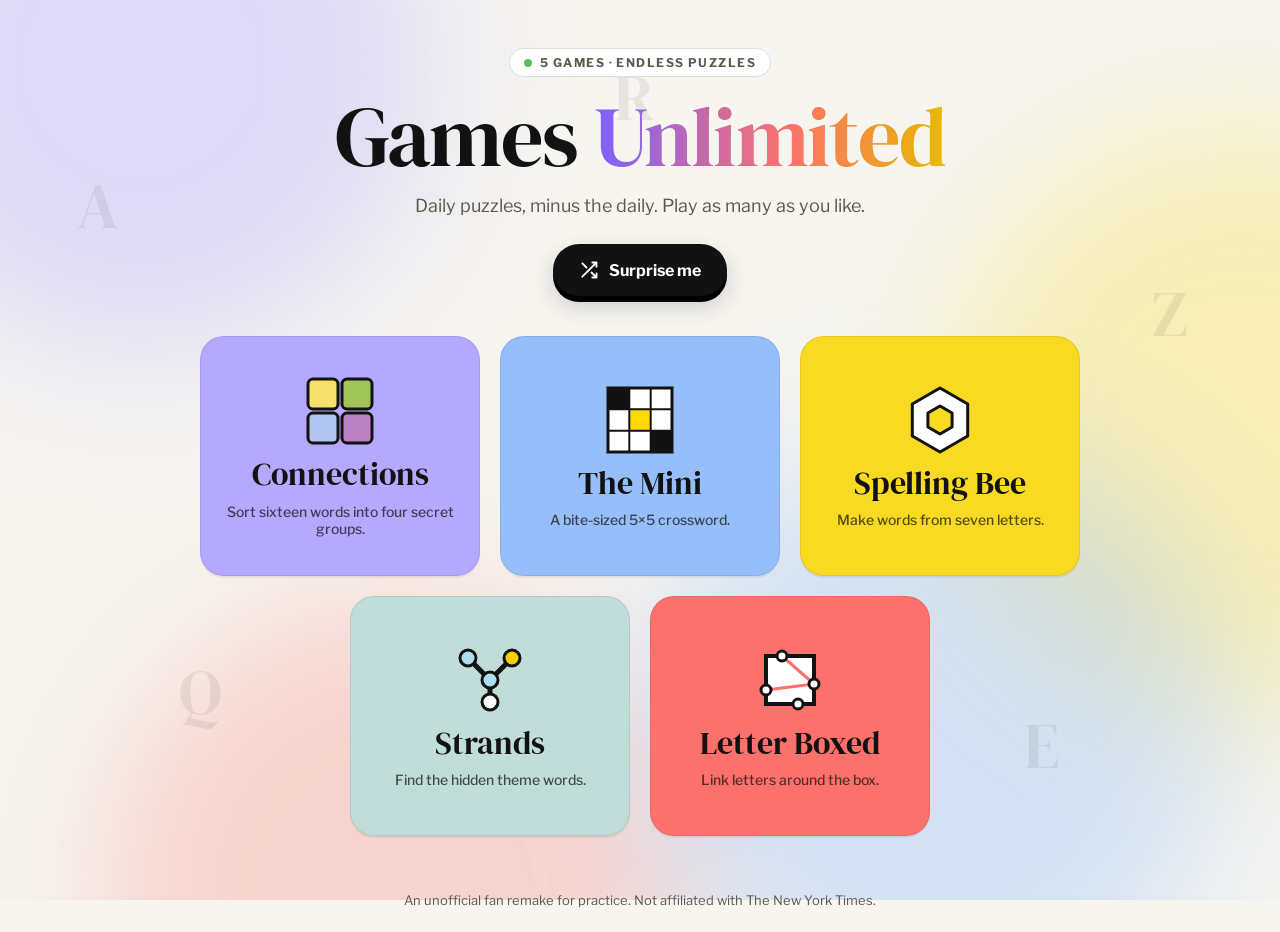
==== index.html @ f867e29c "Jazz up the home menu Animated gradient backdrop with floating letters, gradient title, staggered ca" ====
<!doctype html>
<html lang="en">
<head>
  <meta charset="utf-8">
  <meta name="viewport" content="width=device-width, initial-scale=1">
  <title>Games Unlimited</title>
  <meta name="description" content="Play Connections, The Mini, Spelling Bee, Strands and Letter Boxed as many times as you like.">
  <link rel="icon" href="/favicon.svg" type="image/svg+xml">
  <link rel="preconnect" href="https://fonts.googleapis.com">
  <link rel="preconnect" href="https://fonts.gstatic.com" crossorigin>
  <link href="https://fonts.googleapis.com/css2?family=DM+Serif+Display&family=Libre+Franklin:wght@400;500;600;700;800&display=swap" rel="stylesheet">
  <link rel="stylesheet" href="/styles.css">
  <style>
    body { background: var(--page); min-height: 100vh; display: flex; flex-direction: column; overflow-x: hidden; position: relative; }
    /* soft drifting colour blobs behind everything */
    .bg { position: fixed; inset: 0; z-index: 0; pointer-events: none; overflow: hidden; }
    .bg i { position: absolute; width: 46vmax; height: 46vmax; border-radius: 50%; filter: blur(70px); opacity: 0.35; animation: drift 22s ease-in-out infinite alternate; }
    .bg i:nth-child(1) { background: #b4a8ff; top: -18vmax; left: -12vmax; }
    .bg i:nth-child(2) { background: #f7da21; top: 10vmax; right: -20vmax; animation-delay: -7s; opacity: 0.28; }
    .bg i:nth-child(3) { background: #fc716b; bottom: -22vmax; left: 8vmax; animation-delay: -13s; opacity: 0.25; }
    .bg i:nth-child(4) { background: #95befa; bottom: -10vmax; right: 4vmax; animation-delay: -3s; }
    @keyframes drift { to { transform: translate(7vmax, 5vmax) scale(1.12); } }
    /* floating letter tiles */
    .float { position: absolute; font-family: var(--serif); color: var(--ink); opacity: 0.07; font-size: 64px; animation: bob 9s ease-in-out infinite; user-select: none; }
    @keyframes bob { 50% { transform: translateY(-18px) rotate(6deg); } }
    main {
      position: relative; z-index: 1;
      flex: 1; display: flex; flex-direction: column; align-items: center; justify-content: center;
      padding: 48px 16px 32px; text-align: center;
    }
    .eyebrow {
      display: inline-flex; align-items: center; gap: 8px; margin-bottom: 18px;
      padding: 6px 14px; border-radius: 999px; background: #fff; border: 1px solid var(--line);
      font-size: 12px; font-weight: 700; letter-spacing: 0.12em; text-transform: uppercase; color: var(--muted);
      animation: rise 0.6s both;
    }
    .eyebrow b { width: 8px; height: 8px; border-radius: 50%; background: #5bbf6a; box-shadow: 0 0 0 0 rgba(91,191,106,.6); animation: pulse 2s infinite; }
    @keyframes pulse { 70% { box-shadow: 0 0 0 8px rgba(91,191,106,0); } 100% { box-shadow: 0 0 0 0 rgba(91,191,106,0); } }
    .title {
      font-family: var(--serif); font-weight: 400; font-size: clamp(44px, 10vw, 84px);
      line-height: 1; margin: 0; letter-spacing: -0.02em; animation: rise 0.6s 0.08s both;
    }
    .title .tile-row { display: inline-flex; gap: 0.04em; }
    .title .tile-row span { display: inline-block; transition: transform 0.25s; }
    .title:hover .tile-row span:nth-child(odd) { transform: translateY(-6px) rotate(-3deg); }
    .title:hover .tile-row span:nth-child(even) { transform: translateY(-6px) rotate(3deg); }
    .title em { font-style: normal; background: linear-gradient(90deg, #7b61ff, #fc716b 55%, #e8b900); -webkit-background-clip: text; background-clip: text; color: transparent; }
    .subtitle { margin: 16px 0 28px; font-size: 18px; color: var(--muted); animation: rise 0.6s 0.16s both; }
    .surprise {
      display: inline-flex; align-items: center; gap: 10px; margin-bottom: 40px; cursor: pointer;
      background: var(--ink); color: #fff; border: 0; border-radius: 999px; padding: 0 26px; height: 52px;
      font-size: 16px; font-weight: 700; box-shadow: 0 6px 0 #000, 0 10px 24px rgba(0,0,0,.18);
      transition: transform .12s, box-shadow .12s; animation: rise 0.6s 0.24s both;
    }
    .surprise:hover { transform: translateY(-2px); box-shadow: 0 8px 0 #000, 0 14px 28px rgba(0,0,0,.22); }
    .surprise:active { transform: translateY(5px); box-shadow: 0 1px 0 #000; }
    .surprise svg { width: 20px; height: 20px; }
    .games { display: flex; gap: 20px; flex-wrap: wrap; justify-content: center; width: 100%; max-width: 920px; }
    .game {
      position: relative; overflow: hidden;
      display: flex; flex-direction: column; align-items: center; justify-content: center; gap: 10px;
      width: 280px; max-width: 100%; height: 240px; border-radius: 24px; text-decoration: none; color: var(--ink);
      border: 1px solid rgba(0, 0, 0, 0.08); box-shadow: 0 2px 0 rgba(0, 0, 0, 0.06);
      transition: transform 0.2s cubic-bezier(.2,.8,.3,1.3), box-shadow 0.2s;
      animation: rise 0.6s calc(0.3s + var(--i) * 0.08s) both;
    }
    .game::after { /* shine sweep */
      content: ""; position: absolute; top: 0; left: -60%; width: 40%; height: 100%;
      background: linear-gradient(100deg, transparent, rgba(255,255,255,.5), transparent);
      transform: skewX(-18deg); transition: left .6s;
    }
    .game:hover::after { left: 130%; }
    .game:hover { transform: translateY(-6px) rotate(-0.6deg); box-shadow: 0 16px 32px rgba(0, 0, 0, 0.16); }
    .game:nth-child(even):hover { transform: translateY(-6px) rotate(0.6deg); }
    .game:active { transform: translateY(0) scale(.98); }
    .game:focus-visible { outline: 3px solid var(--ink); outline-offset: 3px; }
    .game .name { font-family: var(--serif); font-size: 32px; line-height: 1.1; }
    .game .tag { font-size: 14px; font-weight: 500; opacity: .72; padding: 0 16px; }
    .game .played {
      position: absolute; top: 12px; right: 12px; font-size: 12px; font-weight: 700;
      background: rgba(255,255,255,.75); border-radius: 999px; padding: 3px 10px; display: none;
    }
    .game .played.on { display: block; }
    .game.connections { background: #b4a8ff; }
    .game.mini { background: #95befa; }
    .game.bee { background: #f7da21; }
    .game.strands { background: #c0ddd9; }
    .game.boxed { background: #fc716b; }
    .game svg { width: 72px; height: 72px; transition: transform .35s cubic-bezier(.2,.8,.3,1.6); }
    .game:hover svg { transform: scale(1.14) rotate(-6deg); }
    .game.bee:hover svg { animation: buzz .5s; }
    @keyframes buzz { 20% { transform: rotate(-10deg) scale(1.1);} 40% { transform: rotate(10deg) scale(1.14);} 60% { transform: rotate(-8deg) scale(1.14);} 80% { transform: rotate(6deg) scale(1.14);} }
    @keyframes rise { from { opacity: 0; transform: translateY(22px); } }
    @media (max-width: 600px) {
      .games { gap: 12px; }
      .game { width: calc(50% - 6px); height: 190px; gap: 8px; border-radius: 20px; }
      .game .name { font-size: 22px; }
      .game .tag { font-size: 12px; padding: 0 10px; }
      .game svg { width: 52px; height: 52px; }
      .game:last-child:nth-child(odd) { width: 100%; }
    }
    @media (prefers-reduced-motion: reduce) { * { animation: none !important; transition: none !important; } }
    footer { position: relative; z-index: 1; padding: 24px 16px; text-align: center; font-size: 13px; color: var(--muted); }
  </style>
</head>
<body>
  <div class="bg" aria-hidden="true">
    <i></i><i></i><i></i><i></i>
    <span class="float" style="left:6%;top:18%;animation-delay:-2s">A</span>
    <span class="float" style="left:90%;top:30%;animation-delay:-5s">Z</span>
    <span class="float" style="left:14%;top:72%;animation-delay:-7s">Q</span>
    <span class="float" style="left:80%;top:78%;animation-delay:-1s">E</span>
    <span class="float" style="left:48%;top:6%;animation-delay:-4s">R</span>
  </div>
  <main>
    <div class="eyebrow"><b></b>5 games · endless puzzles</div>
    <h1 class="title">Games <em>Unlimited</em></h1>
    <p class="subtitle">Daily puzzles, minus the daily. Play as many as you like.</p>
    <button class="surprise" id="surprise" type="button">
      <svg viewBox="0 0 24 24" fill="none" stroke="currentColor" stroke-width="2.2" stroke-linecap="round" stroke-linejoin="round" aria-hidden="true"><path d="M16 3h5v5M4 20 21 3M21 16v5h-5M15 15l6 6M4 4l5 5"/></svg>
      Surprise me
    </button>
    <div class="games">
      <a class="game connections" style="--i:0" data-game="connections" href="/connections">
        <svg viewBox="0 0 72 72" aria-hidden="true">
          <rect x="4" y="4" width="30" height="30" rx="5" fill="#f9df6d" stroke="#121212" stroke-width="3"/>
          <rect x="38" y="4" width="30" height="30" rx="5" fill="#a0c35a" stroke="#121212" stroke-width="3"/>
          <rect x="4" y="38" width="30" height="30" rx="5" fill="#b0c4ef" stroke="#121212" stroke-width="3"/>
          <rect x="38" y="38" width="30" height="30" rx="5" fill="#ba81c5" stroke="#121212" stroke-width="3"/>
        </svg>
        <span class="name">Connections</span>
        <span class="tag">Sort sixteen words into four secret groups.</span>
        <span class="played"></span>
      </a>
      <a class="game mini" style="--i:1" data-game="mini" href="/mini">
        <svg viewBox="0 0 72 72" aria-hidden="true">
          <rect x="4" y="4" width="64" height="64" fill="#fff" stroke="#121212" stroke-width="3"/>
          <rect x="4" y="4" width="21.3" height="21.3" fill="#121212"/>
          <rect x="46.7" y="46.7" width="21.3" height="21.3" fill="#121212"/>
          <rect x="25.3" y="25.3" width="21.3" height="21.3" fill="#ffda00"/>
          <path d="M25.3 4v64M46.7 4v64M4 25.3h64M4 46.7h64" stroke="#121212" stroke-width="2"/>
        </svg>
        <span class="name">The Mini</span>
        <span class="tag">A bite-sized 5×5 crossword.</span>
        <span class="played"></span>
      </a>
      <a class="game bee" style="--i:2" data-game="bee" href="/spellingbee">
        <svg viewBox="0 0 72 72" aria-hidden="true">
          <path d="M36 4l27.7 16v32L36 68 8.3 52V20z" fill="#fff" stroke="#121212" stroke-width="3" stroke-linejoin="round"/>
          <path d="M36 22l12.1 7v14L36 50l-12.1-7V29z" fill="#f7da21" stroke="#121212" stroke-width="3" stroke-linejoin="round"/>
        </svg>
        <span class="name">Spelling Bee</span>
        <span class="tag">Make words from seven letters.</span>
        <span class="played"></span>
      </a>
      <a class="game strands" style="--i:3" data-game="strands" href="/strands">
        <svg viewBox="0 0 72 72" aria-hidden="true">
          <path d="M14 14L36 36L58 14M36 36V58" stroke="#121212" stroke-width="5" fill="none" stroke-linecap="round" stroke-linejoin="round"/>
          <circle cx="14" cy="14" r="8" fill="#aedfee" stroke="#121212" stroke-width="3"/>
          <circle cx="36" cy="36" r="8" fill="#aedfee" stroke="#121212" stroke-width="3"/>
          <circle cx="58" cy="14" r="8" fill="#f8cd05" stroke="#121212" stroke-width="3"/>
          <circle cx="36" cy="58" r="8" fill="#fff" stroke="#121212" stroke-width="3"/>
        </svg>
        <span class="name">Strands</span>
        <span class="tag">Find the hidden theme words.</span>
        <span class="played"></span>
      </a>
      <a class="game boxed" style="--i:4" data-game="boxed" href="/letterboxed">
        <svg viewBox="0 0 72 72" aria-hidden="true">
          <rect x="12" y="12" width="48" height="48" fill="#fff" stroke="#121212" stroke-width="4"/>
          <path d="M28 12L60 40M60 40L12 46" stroke="#fc716b" stroke-width="3" fill="none"/>
          <g fill="#fff" stroke="#121212" stroke-width="3">
            <circle cx="28" cy="12" r="5"/><circle cx="60" cy="40" r="5"/><circle cx="12" cy="46" r="5"/><circle cx="44" cy="60" r="5"/>
          </g>
        </svg>
        <span class="name">Letter Boxed</span>
        <span class="tag">Link letters around the box.</span>
        <span class="played"></span>
      </a>
    </div>
  </main>
  <footer>An unofficial fan remake for practice. Not affiliated with The New York Times.</footer>
  <script>
    (function () {
      var links = [].slice.call(document.querySelectorAll(".game"));
      // Show how many puzzles have been finished, using the stats each game already stores.
      var stat = { connections: ["conn-stats", "played"], mini: ["mini-stats", "solved"], strands: ["strands-stats", "played"], boxed: ["lb-stats", "solved"], bee: ["bee-stats", "played"] };
      links.forEach(function (a) {
        var s = stat[a.dataset.game];
        try {
          var n = (JSON.parse(localStorage.getItem(s[0])) || {})[s[1]];
          if (n) { var el = a.querySelector(".played"); el.textContent = "✓ " + n + " played"; el.className = "played on"; }
        } catch (e) {}
      });
      document.getElementById("surprise").addEventListener("click", function () {
        location.href = links[Math.floor(Math.random() * links.length)].getAttribute("href");
      });
    })();
  </script>
</body>
</html>
---- styles.css ----
:root {
  --ink: #121212;
  --muted: #5a594e;
  --line: #dcdcdc;
  --bg: #ffffff;
  --page: #f6f5f0;
  --sans: "Libre Franklin", "Helvetica Neue", Arial, sans-serif;
  --serif: "DM Serif Display", Georgia, "Times New Roman", serif;
}

* { box-sizing: border-box; }

html, body {
  margin: 0;
  padding: 0;
  background: var(--bg);
  color: var(--ink);
  font-family: var(--sans);
  -webkit-font-smoothing: antialiased;
  -webkit-tap-highlight-color: transparent;
}

button { font-family: inherit; color: inherit; }

/* ---------- Top bar shared by the games ---------- */
.topbar {
  display: flex;
  align-items: center;
  justify-content: space-between;
  gap: 12px;
  height: 56px;
  padding: 0 16px;
  border-bottom: 1px solid var(--line);
  background: var(--bg);
}
.topbar .home {
  display: flex;
  align-items: center;
  gap: 8px;
  color: var(--ink);
  text-decoration: none;
  font-weight: 700;
  font-size: 15px;
}
.topbar .home svg { width: 20px; height: 20px; }
.topbar h1 {
  margin: 0;
  font-family: var(--serif);
  font-weight: 400;
  font-size: 26px;
  letter-spacing: -0.01em;
  position: absolute;
  left: 50%;
  transform: translateX(-50%);
  white-space: nowrap;
}
.topbar .actions { display: flex; gap: 8px; align-items: center; }

.pill {
  border: 1px solid var(--ink);
  background: var(--bg);
  border-radius: 999px;
  padding: 0 18px;
  height: 44px;
  font-size: 15px;
  font-weight: 600;
  cursor: pointer;
  transition: background 0.15s, color 0.15s, opacity 0.15s;
}
.pill:hover:not(:disabled) { background: #f3f3f3; }
.pill.solid { background: var(--ink); color: #fff; }
.pill.solid:hover:not(:disabled) { background: #333; }
.pill:disabled { opacity: 0.35; cursor: default; }
.pill.small { height: 34px; padding: 0 14px; font-size: 14px; }

/* ---------- Toast ---------- */
.toast-wrap {
  position: fixed;
  top: 72px;
  left: 50%;
  transform: translateX(-50%);
  z-index: 50;
  display: flex;
  flex-direction: column;
  gap: 8px;
  pointer-events: none;
}
.toast {
  background: var(--ink);
  color: #fff;
  font-weight: 600;
  font-size: 15px;
  padding: 12px 16px;
  border-radius: 6px;
  animation: toast-in 0.15s ease-out;
  text-align: center;
}
.toast.out { opacity: 0; transition: opacity 0.3s; }
@keyframes toast-in { from { opacity: 0; transform: translateY(-6px); } }

/* ---------- Modal ---------- */
.modal-backdrop {
  position: fixed;
  inset: 0;
  background: rgba(255, 255, 255, 0.6);
  display: none;
  align-items: center;
  justify-content: center;
  z-index: 60;
  padding: 16px;
}
.modal-backdrop.open { display: flex; animation: fade 0.2s; }
.modal {
  position: relative;
  background: #fff;
  border-radius: 8px;
  box-shadow: 0 4px 23px rgba(0, 0, 0, 0.2);
  width: 100%;
  max-width: 480px;
  padding: 40px 24px 32px;
  text-align: center;
  animation: rise 0.25s ease-out;
}
.modal .close {
  position: absolute;
  top: 12px;
  right: 12px;
  background: none;
  border: 0;
  font-size: 26px;
  line-height: 1;
  cursor: pointer;
  padding: 4px 8px;
}
.modal h2 { font-family: var(--serif); font-weight: 400; font-size: 34px; margin: 0 0 8px; }
.modal p { margin: 0 0 16px; font-size: 17px; }
.modal .buttons { display: flex; gap: 10px; justify-content: center; flex-wrap: wrap; margin-top: 20px; }
.stats { display: flex; justify-content: center; gap: 22px; margin: 20px 0 8px; }
.stats div { display: flex; flex-direction: column; align-items: center; min-width: 52px; }
.stats b { font-size: 30px; font-weight: 500; }
.stats span { font-size: 12px; }

@keyframes fade { from { opacity: 0; } }
@keyframes rise { from { opacity: 0; transform: translateY(20px); } }
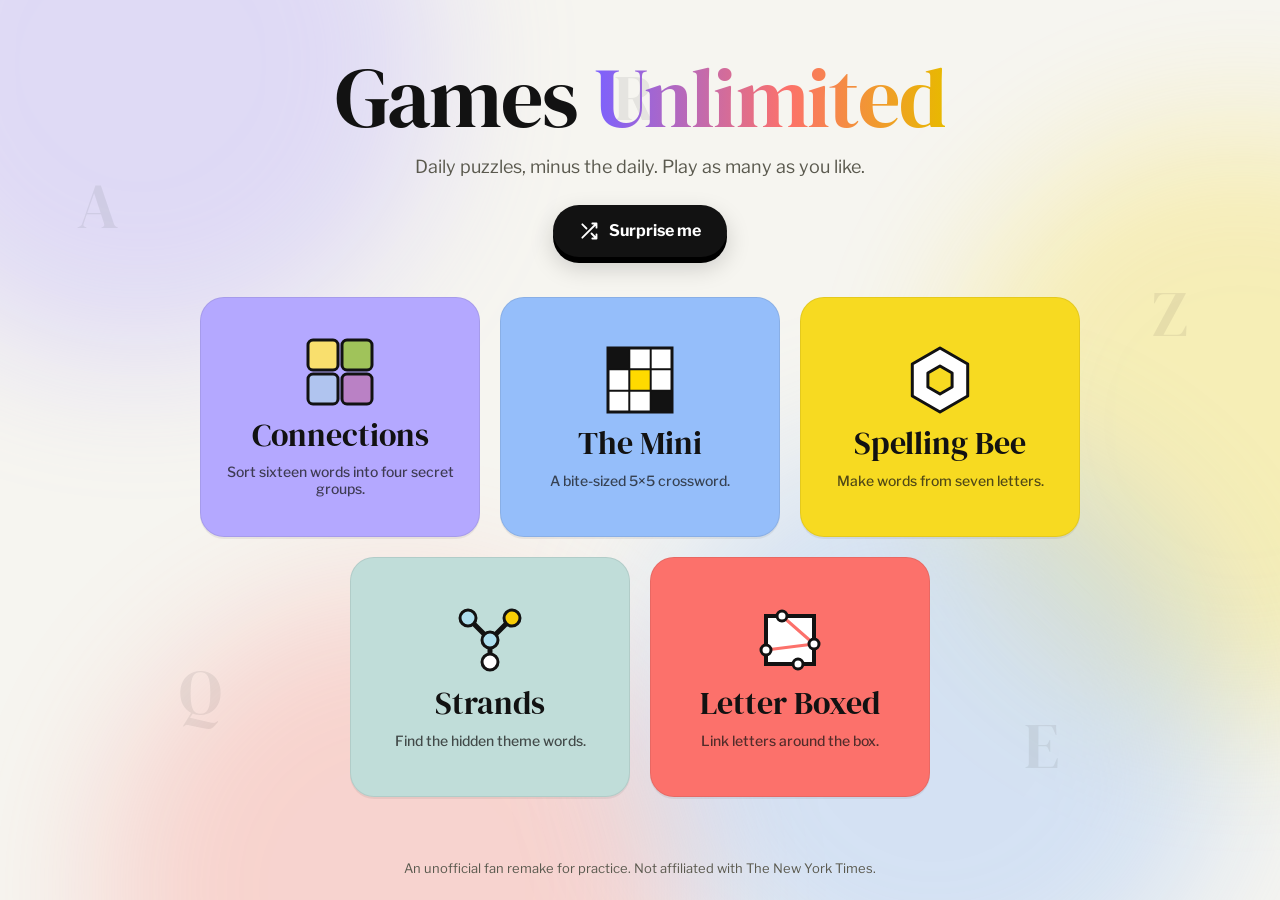
==== commit 46a25074: "Remove eyebrow banner from home menu Co-Authored-By: Claude Sonnet 5.5 <noreply@anthropic.com> Claud" ====
--- a/index.html
+++ b/index.html
@@ -28,14 +28,6 @@
       flex: 1; display: flex; flex-direction: column; align-items: center; justify-content: center;
       padding: 48px 16px 32px; text-align: center;
     }
-    .eyebrow {
-      display: inline-flex; align-items: center; gap: 8px; margin-bottom: 18px;
-      padding: 6px 14px; border-radius: 999px; background: #fff; border: 1px solid var(--line);
-      font-size: 12px; font-weight: 700; letter-spacing: 0.12em; text-transform: uppercase; color: var(--muted);
-      animation: rise 0.6s both;
-    }
-    .eyebrow b { width: 8px; height: 8px; border-radius: 50%; background: #5bbf6a; box-shadow: 0 0 0 0 rgba(91,191,106,.6); animation: pulse 2s infinite; }
-    @keyframes pulse { 70% { box-shadow: 0 0 0 8px rgba(91,191,106,0); } 100% { box-shadow: 0 0 0 0 rgba(91,191,106,0); } }
     .title {
       font-family: var(--serif); font-weight: 400; font-size: clamp(44px, 10vw, 84px);
       line-height: 1; margin: 0; letter-spacing: -0.02em; animation: rise 0.6s 0.08s both;
@@ -113,7 +105,6 @@
     <span class="float" style="left:48%;top:6%;animation-delay:-4s">R</span>
   </div>
   <main>
-    <div class="eyebrow"><b></b>5 games · endless puzzles</div>
     <h1 class="title">Games <em>Unlimited</em></h1>
     <p class="subtitle">Daily puzzles, minus the daily. Play as many as you like.</p>
     <button class="surprise" id="surprise" type="button">
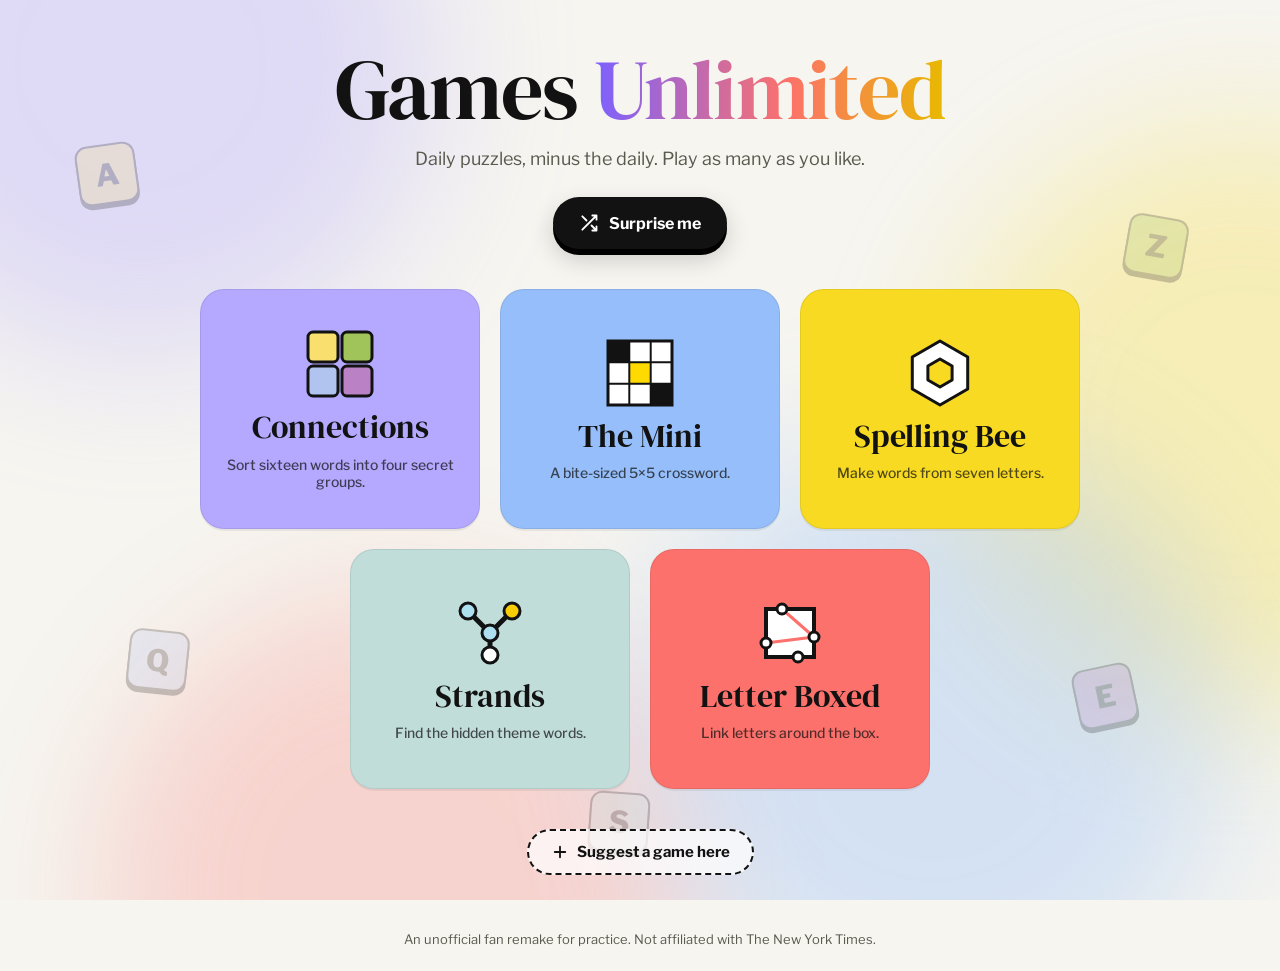
==== commit 8754b022: "Home menu: floating letter tiles and Suggest a game button Background letters are now coloured game " ====
--- a/index.html
+++ b/index.html
@@ -21,8 +21,14 @@
     .bg i:nth-child(4) { background: #95befa; bottom: -10vmax; right: 4vmax; animation-delay: -3s; }
     @keyframes drift { to { transform: translate(7vmax, 5vmax) scale(1.12); } }
     /* floating letter tiles */
-    .float { position: absolute; font-family: var(--serif); color: var(--ink); opacity: 0.07; font-size: 64px; animation: bob 9s ease-in-out infinite; user-select: none; }
-    @keyframes bob { 50% { transform: translateY(-18px) rotate(6deg); } }
+    .float {
+      position: absolute; display: grid; place-items: center; width: 60px; height: 60px;
+      border: 2px solid var(--ink); border-radius: 12px; box-shadow: 0 4px 0 var(--ink);
+      font-family: var(--sans); font-weight: 800; font-size: 30px; color: var(--ink);
+      opacity: 0.22; transform: rotate(var(--r, 0deg)); animation: bob 9s ease-in-out infinite; user-select: none;
+    }
+    @keyframes bob { 50% { transform: translateY(-18px) rotate(calc(var(--r, 0deg) + 8deg)); } }
+    @media (max-width: 600px) { .float { width: 44px; height: 44px; font-size: 22px; border-radius: 9px; } }
     main {
       position: relative; z-index: 1;
       flex: 1; display: flex; flex-direction: column; align-items: center; justify-content: center;
@@ -92,17 +98,28 @@
       .game:last-child:nth-child(odd) { width: 100%; }
     }
     @media (prefers-reduced-motion: reduce) { * { animation: none !important; transition: none !important; } }
+    .suggest {
+      position: relative; z-index: 1; display: inline-flex; align-items: center; gap: 8px; margin-top: 40px;
+      padding: 0 22px; height: 46px; border-radius: 999px; border: 2px dashed var(--ink); background: rgba(255,255,255,.7);
+      color: var(--ink); text-decoration: none; font-size: 15px; font-weight: 700;
+      transition: transform .15s, background .15s; animation: rise 0.6s 0.8s both;
+    }
+    .suggest:hover { transform: translateY(-2px); background: #fff; border-style: solid; }
+    .suggest:focus-visible { outline: 3px solid var(--ink); outline-offset: 3px; }
+    .suggest svg { width: 18px; height: 18px; }
     footer { position: relative; z-index: 1; padding: 24px 16px; text-align: center; font-size: 13px; color: var(--muted); }
   </style>
 </head>
 <body>
   <div class="bg" aria-hidden="true">
     <i></i><i></i><i></i><i></i>
-    <span class="float" style="left:6%;top:18%;animation-delay:-2s">A</span>
-    <span class="float" style="left:90%;top:30%;animation-delay:-5s">Z</span>
-    <span class="float" style="left:14%;top:72%;animation-delay:-7s">Q</span>
-    <span class="float" style="left:80%;top:78%;animation-delay:-1s">E</span>
-    <span class="float" style="left:48%;top:6%;animation-delay:-4s">R</span>
+    <span class="float" style="left:6%;top:16%;animation-delay:-2s;--r:-8deg;background:#f9df6d">A</span>
+    <span class="float" style="left:88%;top:24%;animation-delay:-5s;--r:10deg;background:#a0c35a">Z</span>
+    <span class="float" style="left:10%;top:70%;animation-delay:-7s;--r:6deg;background:#b0c4ef">Q</span>
+    <span class="float" style="left:84%;top:74%;animation-delay:-1s;--r:-12deg;background:#ba81c5">E</span>
+    <span class="float" style="left:24%;top:40%;animation-delay:-4s;--r:12deg;background:#f7da21">B</span>
+    <span class="float" style="left:74%;top:48%;animation-delay:-6s;--r:-6deg;background:#fc716b">X</span>
+    <span class="float" style="left:46%;top:88%;animation-delay:-3s;--r:4deg;background:#c0ddd9">S</span>
   </div>
   <main>
     <h1 class="title">Games <em>Unlimited</em></h1>
@@ -169,6 +186,10 @@
         <span class="played"></span>
       </a>
     </div>
+    <a class="suggest" href="https://forms.gle/kB5BF8uow2mkMGDUA">
+      <svg viewBox="0 0 24 24" fill="none" stroke="currentColor" stroke-width="2.4" stroke-linecap="round" aria-hidden="true"><path d="M12 5v14M5 12h14"/></svg>
+      Suggest a game here
+    </a>
   </main>
   <footer>An unofficial fan remake for practice. Not affiliated with The New York Times.</footer>
   <script>
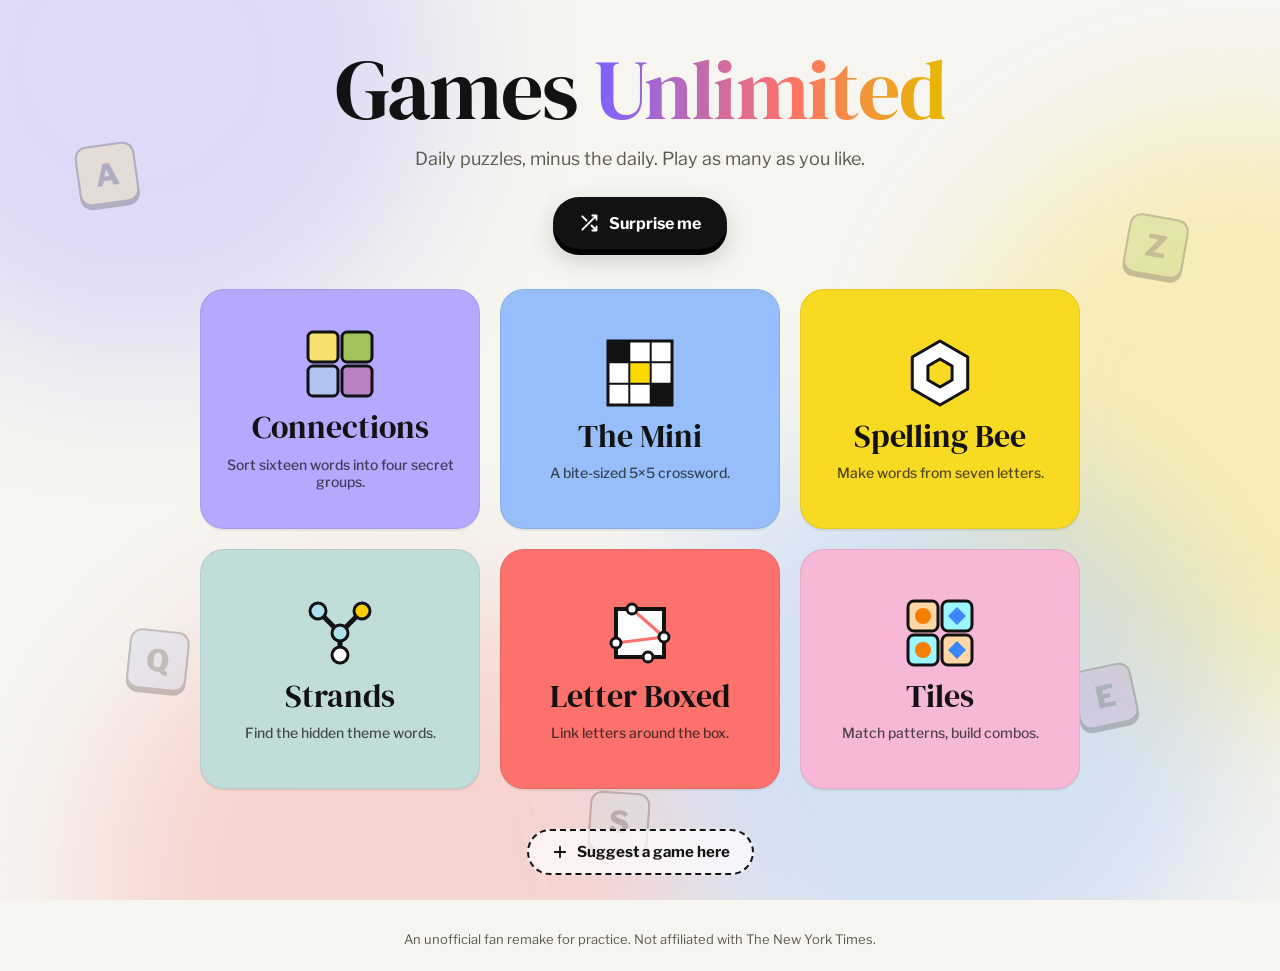
==== commit c64c631b: "Add Tiles Unlimited and put it on the home menu New pattern-matching game modelled on NYT Tiles: a 5" ====
--- a/index.html
+++ b/index.html
@@ -4,7 +4,7 @@
   <meta charset="utf-8">
   <meta name="viewport" content="width=device-width, initial-scale=1">
   <title>Games Unlimited</title>
-  <meta name="description" content="Play Connections, The Mini, Spelling Bee, Strands and Letter Boxed as many times as you like.">
+  <meta name="description" content="Play Connections, The Mini, Spelling Bee, Strands, Letter Boxed and Tiles as many times as you like.">
   <link rel="icon" href="/favicon.svg" type="image/svg+xml">
   <link rel="preconnect" href="https://fonts.googleapis.com">
   <link rel="preconnect" href="https://fonts.gstatic.com" crossorigin>
@@ -84,6 +84,7 @@
     .game.bee { background: #f7da21; }
     .game.strands { background: #c0ddd9; }
     .game.boxed { background: #fc716b; }
+    .game.tiles { background: #f6b8d6; }
     .game svg { width: 72px; height: 72px; transition: transform .35s cubic-bezier(.2,.8,.3,1.6); }
     .game:hover svg { transform: scale(1.14) rotate(-6deg); }
     .game.bee:hover svg { animation: buzz .5s; }
@@ -185,6 +186,21 @@
         <span class="tag">Link letters around the box.</span>
         <span class="played"></span>
       </a>
+      <a class="game tiles" style="--i:5" data-game="tiles" href="/tiles">
+        <svg viewBox="0 0 72 72" aria-hidden="true">
+          <rect x="4" y="4" width="30" height="30" rx="6" fill="#ffd6a5" stroke="#121212" stroke-width="3"/>
+          <circle cx="19" cy="19" r="8" fill="#f77f00"/>
+          <rect x="38" y="4" width="30" height="30" rx="6" fill="#9bf6ff" stroke="#121212" stroke-width="3"/>
+          <path d="M53 10l9 9-9 9-9-9z" fill="#3a86ff"/>
+          <rect x="4" y="38" width="30" height="30" rx="6" fill="#9bf6ff" stroke="#121212" stroke-width="3"/>
+          <circle cx="19" cy="53" r="8" fill="#f77f00"/>
+          <rect x="38" y="38" width="30" height="30" rx="6" fill="#ffd6a5" stroke="#121212" stroke-width="3"/>
+          <path d="M53 44l9 9-9 9-9-9z" fill="#3a86ff"/>
+        </svg>
+        <span class="name">Tiles</span>
+        <span class="tag">Match patterns, build combos.</span>
+        <span class="played"></span>
+      </a>
     </div>
     <a class="suggest" href="https://forms.gle/kB5BF8uow2mkMGDUA">
       <svg viewBox="0 0 24 24" fill="none" stroke="currentColor" stroke-width="2.4" stroke-linecap="round" aria-hidden="true"><path d="M12 5v14M5 12h14"/></svg>
@@ -196,12 +212,12 @@
     (function () {
       var links = [].slice.call(document.querySelectorAll(".game"));
       // Show how many puzzles have been finished, using the stats each game already stores.
-      var stat = { connections: ["conn-stats", "played"], mini: ["mini-stats", "solved"], strands: ["strands-stats", "played"], boxed: ["lb-stats", "solved"], bee: ["bee-stats", "played"] };
+      var stat = { connections: ["conn-stats", "played"], mini: ["mini-stats", "solved"], strands: ["strands-stats", "played"], boxed: ["lb-stats", "solved"], bee: ["bee-stats", "genius", "genius"], tiles: ["tiles-stats", "played"] };
       links.forEach(function (a) {
         var s = stat[a.dataset.game];
         try {
           var n = (JSON.parse(localStorage.getItem(s[0])) || {})[s[1]];
-          if (n) { var el = a.querySelector(".played"); el.textContent = "✓ " + n + " played"; el.className = "played on"; }
+          if (n) { var el = a.querySelector(".played"); el.textContent = "✓ " + n + " " + (s[2] || "played"); el.className = "played on"; }
         } catch (e) {}
       });
       document.getElementById("surprise").addEventListener("click", function () {
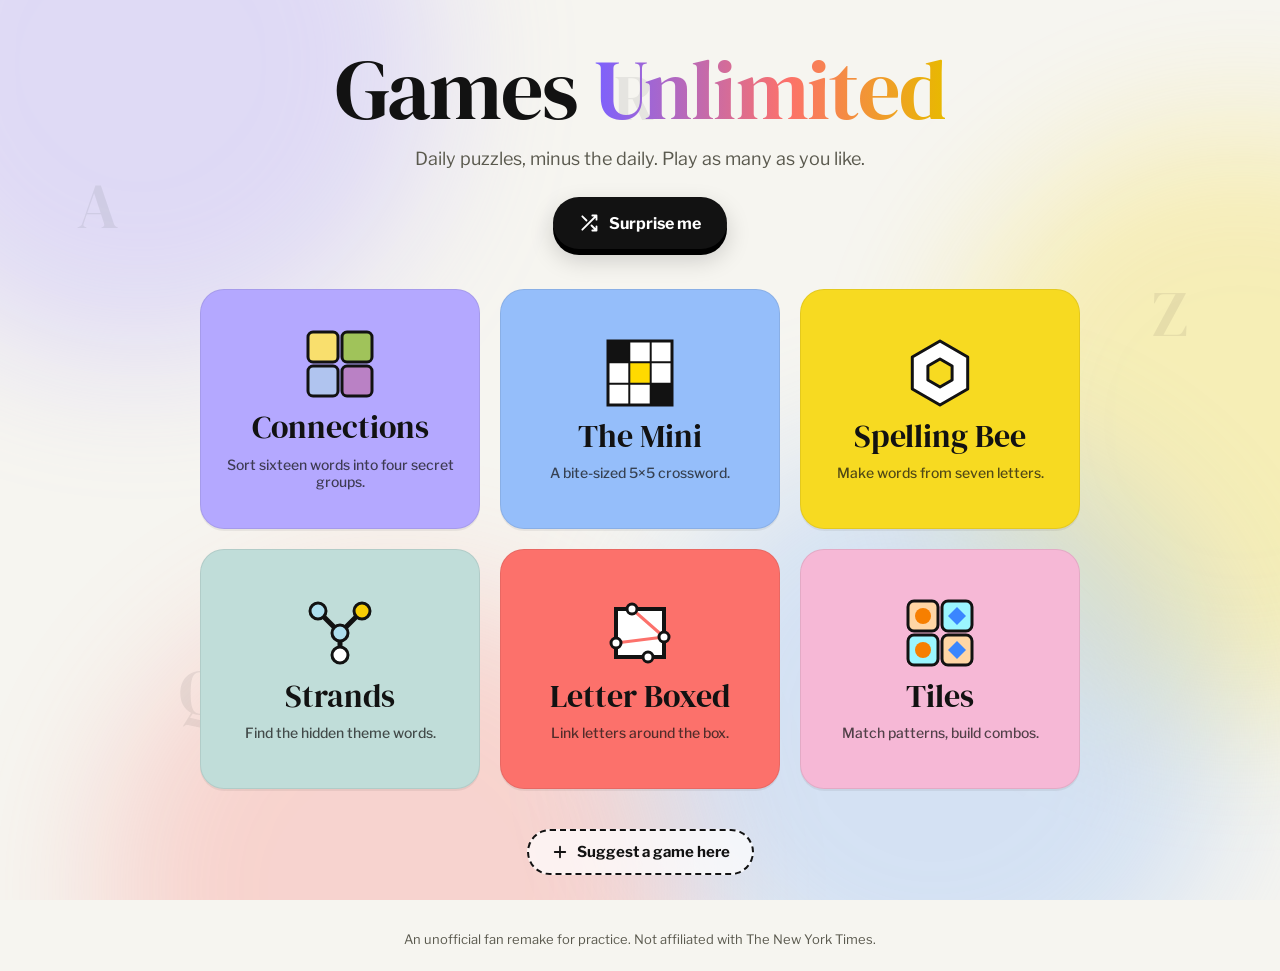
==== commit fc1f857a: "Home menu: restore plain floating letters in the background Reverts the letter-tile styling back to " ====
--- a/index.html
+++ b/index.html
@@ -21,14 +21,8 @@
     .bg i:nth-child(4) { background: #95befa; bottom: -10vmax; right: 4vmax; animation-delay: -3s; }
     @keyframes drift { to { transform: translate(7vmax, 5vmax) scale(1.12); } }
     /* floating letter tiles */
-    .float {
-      position: absolute; display: grid; place-items: center; width: 60px; height: 60px;
-      border: 2px solid var(--ink); border-radius: 12px; box-shadow: 0 4px 0 var(--ink);
-      font-family: var(--sans); font-weight: 800; font-size: 30px; color: var(--ink);
-      opacity: 0.22; transform: rotate(var(--r, 0deg)); animation: bob 9s ease-in-out infinite; user-select: none;
-    }
-    @keyframes bob { 50% { transform: translateY(-18px) rotate(calc(var(--r, 0deg) + 8deg)); } }
-    @media (max-width: 600px) { .float { width: 44px; height: 44px; font-size: 22px; border-radius: 9px; } }
+    .float { position: absolute; font-family: var(--serif); color: var(--ink); opacity: 0.07; font-size: 64px; animation: bob 9s ease-in-out infinite; user-select: none; }
+    @keyframes bob { 50% { transform: translateY(-18px) rotate(6deg); } }
     main {
       position: relative; z-index: 1;
       flex: 1; display: flex; flex-direction: column; align-items: center; justify-content: center;
@@ -114,13 +108,11 @@
 <body>
   <div class="bg" aria-hidden="true">
     <i></i><i></i><i></i><i></i>
-    <span class="float" style="left:6%;top:16%;animation-delay:-2s;--r:-8deg;background:#f9df6d">A</span>
-    <span class="float" style="left:88%;top:24%;animation-delay:-5s;--r:10deg;background:#a0c35a">Z</span>
-    <span class="float" style="left:10%;top:70%;animation-delay:-7s;--r:6deg;background:#b0c4ef">Q</span>
-    <span class="float" style="left:84%;top:74%;animation-delay:-1s;--r:-12deg;background:#ba81c5">E</span>
-    <span class="float" style="left:24%;top:40%;animation-delay:-4s;--r:12deg;background:#f7da21">B</span>
-    <span class="float" style="left:74%;top:48%;animation-delay:-6s;--r:-6deg;background:#fc716b">X</span>
-    <span class="float" style="left:46%;top:88%;animation-delay:-3s;--r:4deg;background:#c0ddd9">S</span>
+    <span class="float" style="left:6%;top:18%;animation-delay:-2s">A</span>
+    <span class="float" style="left:90%;top:30%;animation-delay:-5s">Z</span>
+    <span class="float" style="left:14%;top:72%;animation-delay:-7s">Q</span>
+    <span class="float" style="left:80%;top:78%;animation-delay:-1s">E</span>
+    <span class="float" style="left:48%;top:6%;animation-delay:-4s">R</span>
   </div>
   <main>
     <h1 class="title">Games <em>Unlimited</em></h1>
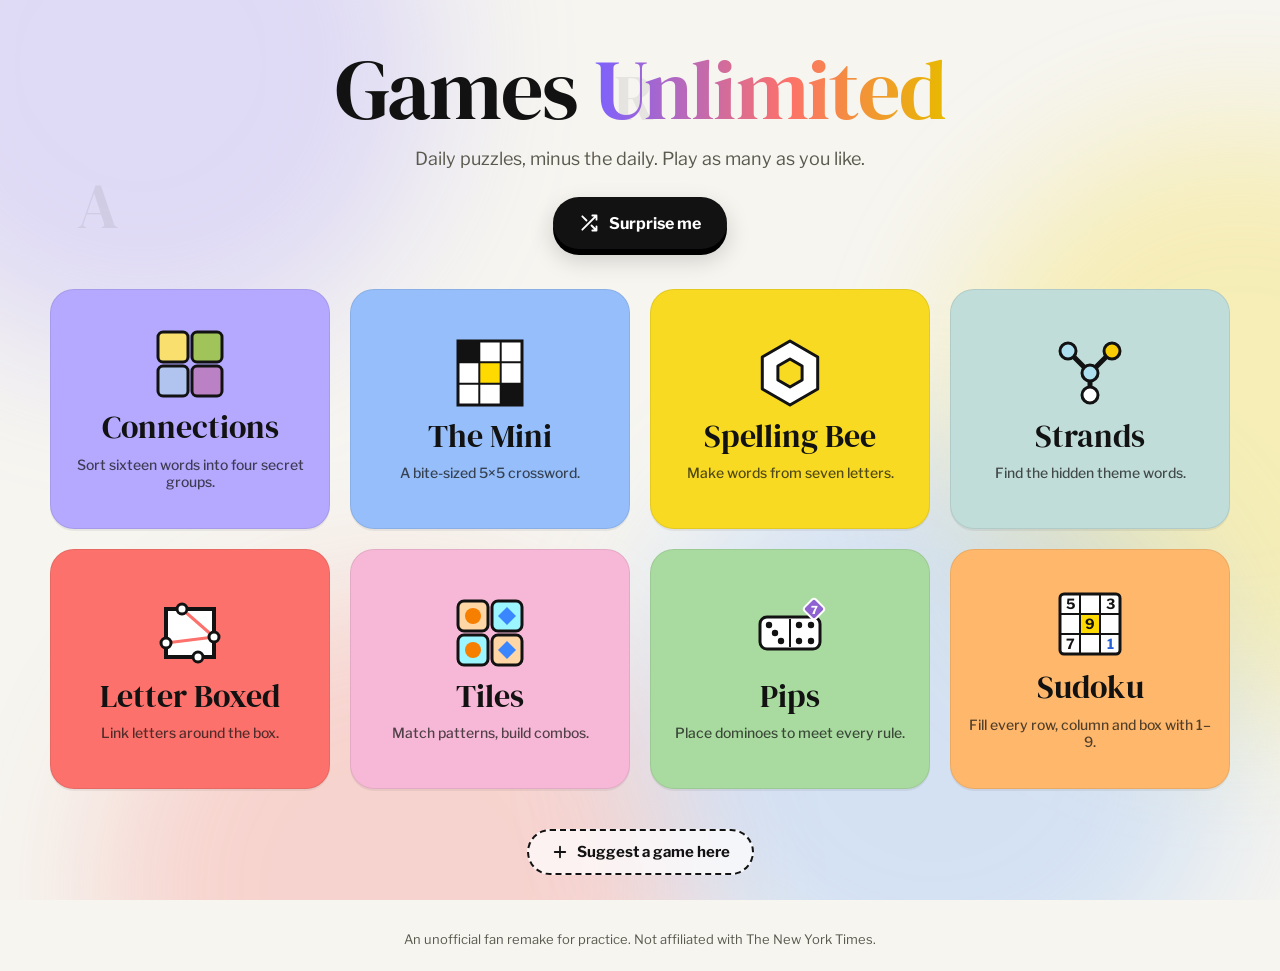
==== commit d8024289: "Add Pips and Sudoku unlimited, with home menu cards Sudoku: random full grid, clues removed in symme" ====
--- a/index.html
+++ b/index.html
@@ -4,7 +4,7 @@
   <meta charset="utf-8">
   <meta name="viewport" content="width=device-width, initial-scale=1">
   <title>Games Unlimited</title>
-  <meta name="description" content="Play Connections, The Mini, Spelling Bee, Strands, Letter Boxed and Tiles as many times as you like.">
+  <meta name="description" content="Play Connections, The Mini, Spelling Bee, Strands, Letter Boxed, Tiles, Pips and Sudoku as many times as you like.">
   <link rel="icon" href="/favicon.svg" type="image/svg+xml">
   <link rel="preconnect" href="https://fonts.googleapis.com">
   <link rel="preconnect" href="https://fonts.gstatic.com" crossorigin>
@@ -47,7 +47,7 @@
     .surprise:hover { transform: translateY(-2px); box-shadow: 0 8px 0 #000, 0 14px 28px rgba(0,0,0,.22); }
     .surprise:active { transform: translateY(5px); box-shadow: 0 1px 0 #000; }
     .surprise svg { width: 20px; height: 20px; }
-    .games { display: flex; gap: 20px; flex-wrap: wrap; justify-content: center; width: 100%; max-width: 920px; }
+    .games { display: flex; gap: 20px; flex-wrap: wrap; justify-content: center; width: 100%; max-width: 1220px; }
     .game {
       position: relative; overflow: hidden;
       display: flex; flex-direction: column; align-items: center; justify-content: center; gap: 10px;
@@ -79,6 +79,8 @@
     .game.strands { background: #c0ddd9; }
     .game.boxed { background: #fc716b; }
     .game.tiles { background: #f6b8d6; }
+    .game.pips { background: #a9dba0; }
+    .game.sudoku { background: #ffb86b; }
     .game svg { width: 72px; height: 72px; transition: transform .35s cubic-bezier(.2,.8,.3,1.6); }
     .game:hover svg { transform: scale(1.14) rotate(-6deg); }
     .game.bee:hover svg { animation: buzz .5s; }
@@ -193,6 +195,31 @@
         <span class="tag">Match patterns, build combos.</span>
         <span class="played"></span>
       </a>
+      <a class="game pips" style="--i:6" data-game="pips" href="/pips">
+        <svg viewBox="0 0 72 72" aria-hidden="true">
+          <rect x="6" y="20" width="60" height="32" rx="7" fill="#fff" stroke="#121212" stroke-width="3"/>
+          <path d="M36 22v28" stroke="#121212" stroke-width="2"/>
+          <g fill="#121212"><circle cx="15" cy="28" r="3.2"/><circle cx="21" cy="36" r="3.2"/><circle cx="27" cy="44" r="3.2"/><circle cx="45" cy="28" r="3.2"/><circle cx="57" cy="28" r="3.2"/><circle cx="45" cy="44" r="3.2"/><circle cx="57" cy="44" r="3.2"/></g>
+          <rect x="52" y="4" width="16" height="16" rx="3" transform="rotate(45 60 12)" fill="#8e62d0" stroke="#fff" stroke-width="2"/>
+          <text x="60" y="16.5" text-anchor="middle" font-family="Libre Franklin, Arial, sans-serif" font-weight="800" font-size="11" fill="#fff">7</text>
+        </svg>
+        <span class="name">Pips</span>
+        <span class="tag">Place dominoes to meet every rule.</span>
+        <span class="played"></span>
+      </a>
+      <a class="game sudoku" style="--i:7" data-game="sudoku" href="/sudoku">
+        <svg viewBox="0 0 72 72" aria-hidden="true">
+          <rect x="6" y="6" width="60" height="60" rx="4" fill="#fff" stroke="#121212" stroke-width="3"/>
+          <path d="M26 6v60M46 6v60M6 26h60M6 46h60" stroke="#121212" stroke-width="2"/>
+          <rect x="27" y="27" width="18" height="18" fill="#ffda00"/>
+          <g font-family="Libre Franklin, Arial, sans-serif" font-weight="700" font-size="14" text-anchor="middle" fill="#121212">
+            <text x="16" y="21">5</text><text x="56" y="21">3</text><text x="36" y="41">9</text><text x="16" y="61">7</text><text x="56" y="61" fill="#2860d8">1</text>
+          </g>
+        </svg>
+        <span class="name">Sudoku</span>
+        <span class="tag">Fill every row, column and box with 1–9.</span>
+        <span class="played"></span>
+      </a>
     </div>
     <a class="suggest" href="https://forms.gle/kB5BF8uow2mkMGDUA">
       <svg viewBox="0 0 24 24" fill="none" stroke="currentColor" stroke-width="2.4" stroke-linecap="round" aria-hidden="true"><path d="M12 5v14M5 12h14"/></svg>
@@ -204,7 +231,7 @@
     (function () {
       var links = [].slice.call(document.querySelectorAll(".game"));
       // Show how many puzzles have been finished, using the stats each game already stores.
-      var stat = { connections: ["conn-stats", "played"], mini: ["mini-stats", "solved"], strands: ["strands-stats", "played"], boxed: ["lb-stats", "solved"], bee: ["bee-stats", "genius", "genius"], tiles: ["tiles-stats", "played"] };
+      var stat = { connections: ["conn-stats", "played"], mini: ["mini-stats", "solved"], strands: ["strands-stats", "played"], boxed: ["lb-stats", "solved"], bee: ["bee-stats", "genius", "genius"], tiles: ["tiles-stats", "played"], pips: ["pips-stats", "played", "solved"], sudoku: ["sudoku-stats", "played", "solved"] };
       links.forEach(function (a) {
         var s = stat[a.dataset.game];
         try {
--- a/styles.css
+++ b/styles.css
@@ -73,6 +73,29 @@
 .pill:disabled { opacity: 0.35; cursor: default; }
 .pill.small { height: 34px; padding: 0 14px; font-size: 14px; }
 
+/* ---------- Difficulty bar (Sudoku, Pips) ---------- */
+.sub-bar {
+  display: flex;
+  justify-content: space-between;
+  align-items: center;
+  gap: 12px;
+  max-width: 900px;
+  width: 100%;
+  margin: 0 auto;
+  padding: 10px 16px;
+}
+.levels { display: inline-flex; background: #f0efe9; border-radius: 999px; padding: 3px; }
+.levels button {
+  border: 0;
+  background: none;
+  border-radius: 999px;
+  padding: 7px 14px;
+  font-size: 14px;
+  font-weight: 600;
+  cursor: pointer;
+  color: var(--muted);
+}
+.levels button.on { background: #fff; color: var(--ink); box-shadow: 0 1px 3px rgba(0, 0, 0, 0.15); }
 /* ---------- Toast ---------- */
 .toast-wrap {
   position: fixed;
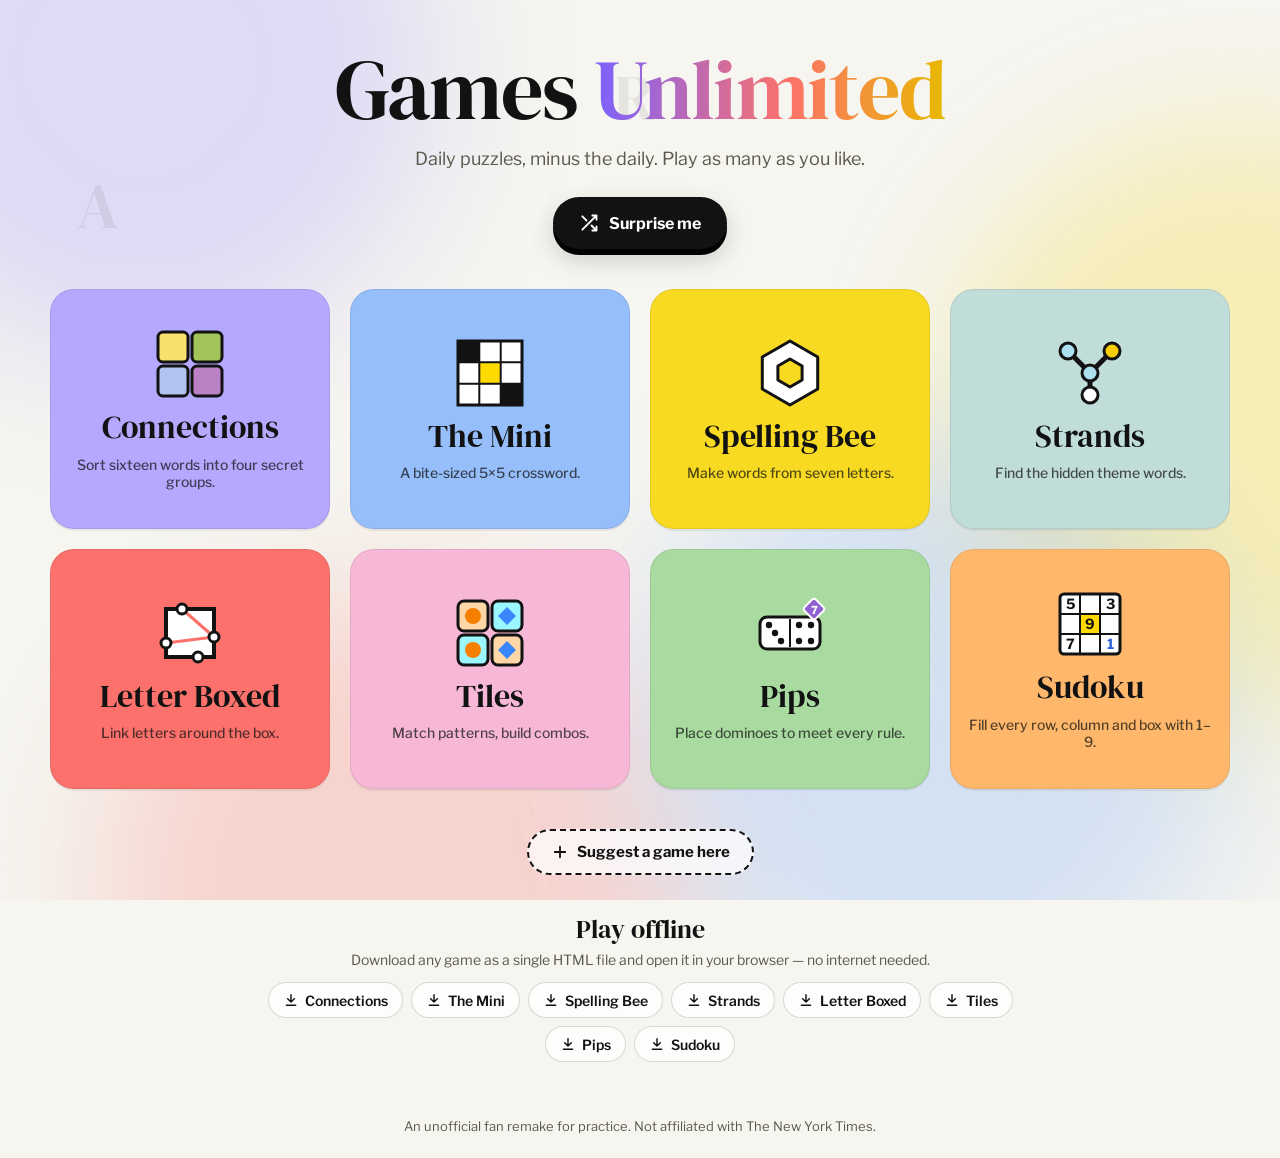
==== commit b4c684b3: "Add 'Play offline' single-file HTML downloads for every game The home page gets a download button pe" ====
--- a/index.html
+++ b/index.html
@@ -104,6 +104,18 @@
     .suggest:hover { transform: translateY(-2px); background: #fff; border-style: solid; }
     .suggest:focus-visible { outline: 3px solid var(--ink); outline-offset: 3px; }
     .suggest svg { width: 18px; height: 18px; }
+    .offline { position: relative; z-index: 1; margin-top: 36px; max-width: 760px; animation: rise 0.6s 0.9s both; }
+    .offline h2 { font-family: var(--serif); font-weight: 400; font-size: 26px; margin: 0 0 4px; }
+    .offline p { margin: 0 0 14px; font-size: 14px; color: var(--muted); }
+    .downloads { display: flex; flex-wrap: wrap; gap: 8px; justify-content: center; }
+    .dl {
+      display: inline-flex; align-items: center; gap: 6px; height: 36px; padding: 0 14px; cursor: pointer;
+      border: 1px solid rgba(0, 0, 0, 0.15); border-radius: 999px; background: rgba(255, 255, 255, 0.8);
+      font-size: 14px; font-weight: 600; color: var(--ink); transition: background .15s, transform .15s;
+    }
+    .dl:hover:not(:disabled) { background: #fff; transform: translateY(-1px); }
+    .dl:disabled { opacity: 0.7; cursor: progress; }
+    .dl svg { width: 16px; height: 16px; }
     footer { position: relative; z-index: 1; padding: 24px 16px; text-align: center; font-size: 13px; color: var(--muted); }
   </style>
 </head>
@@ -225,8 +237,14 @@
       <svg viewBox="0 0 24 24" fill="none" stroke="currentColor" stroke-width="2.4" stroke-linecap="round" aria-hidden="true"><path d="M12 5v14M5 12h14"/></svg>
       Suggest a game here
     </a>
+    <section class="offline" aria-labelledby="offline-title">
+      <h2 id="offline-title">Play offline</h2>
+      <p>Download any game as a single HTML file and open it in your browser — no internet needed.</p>
+      <div class="downloads" id="downloads"></div>
+    </section>
   </main>
   <footer>An unofficial fan remake for practice. Not affiliated with The New York Times.</footer>
+  <script src="/download.js"></script>
   <script>
     (function () {
       var links = [].slice.call(document.querySelectorAll(".game"));
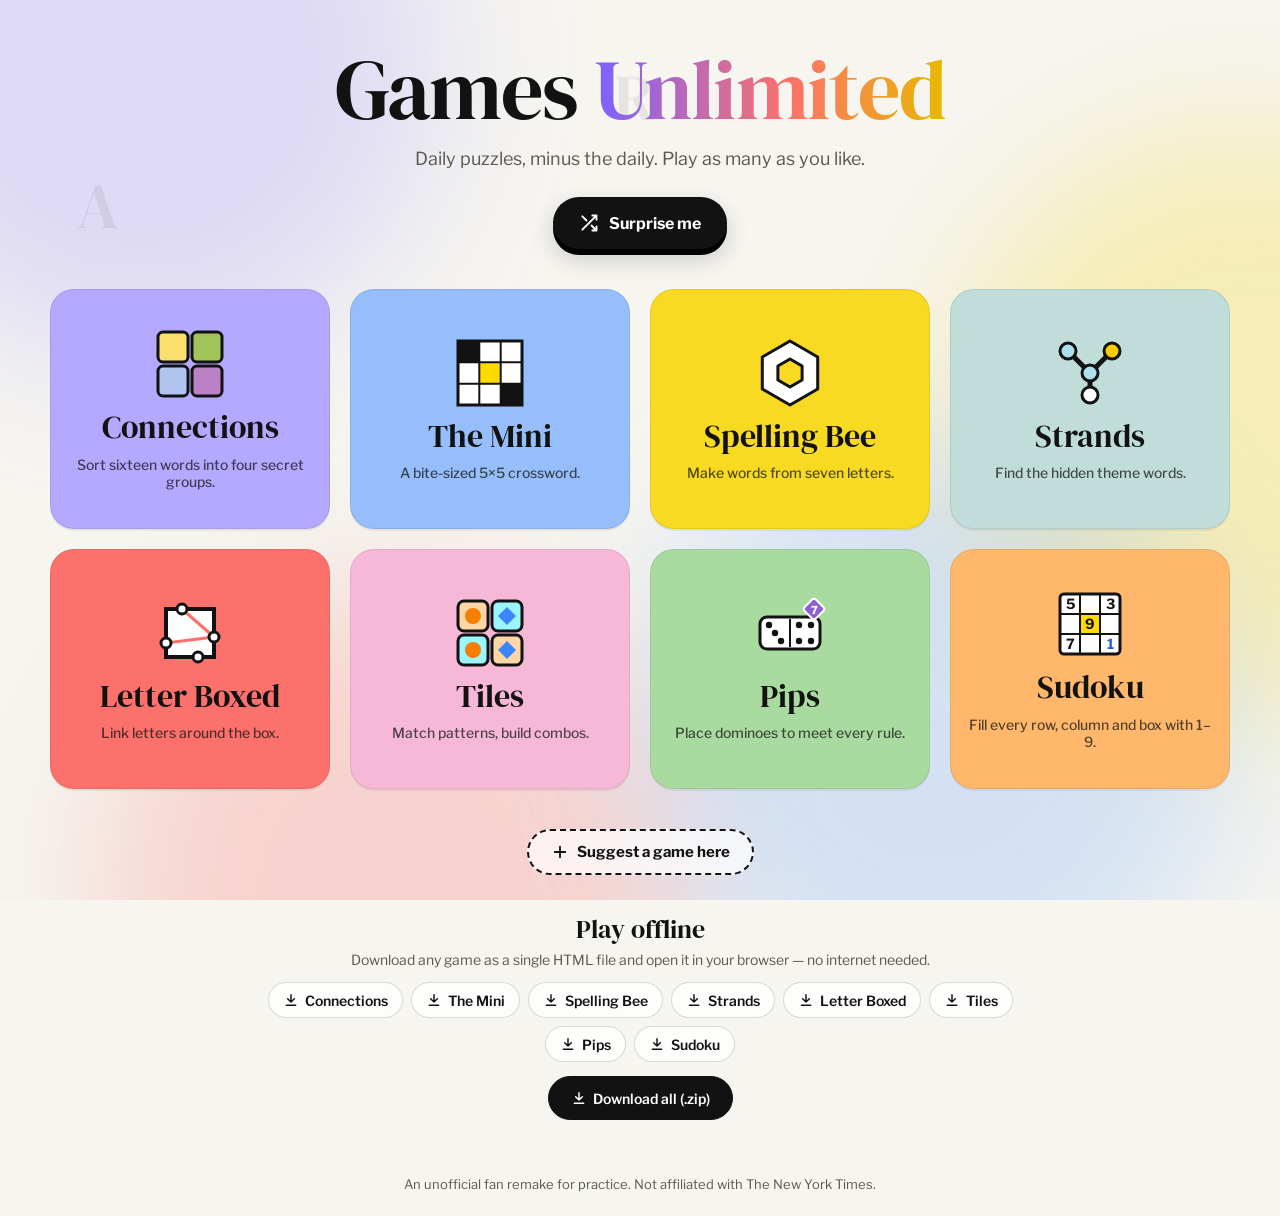
==== commit ddb44894: "Add 'Download all' button that saves every game in nytgames.zip Packs each game's single-file HTML i" ====
--- a/index.html
+++ b/index.html
@@ -116,6 +116,8 @@
     .dl:hover:not(:disabled) { background: #fff; transform: translateY(-1px); }
     .dl:disabled { opacity: 0.7; cursor: progress; }
     .dl svg { width: 16px; height: 16px; }
+    .dl.all { margin-top: 14px; height: 44px; padding: 0 22px; background: var(--ink); color: #fff; border-color: var(--ink); }
+    .dl.all:hover:not(:disabled) { background: #333; }
     footer { position: relative; z-index: 1; padding: 24px 16px; text-align: center; font-size: 13px; color: var(--muted); }
   </style>
 </head>
@@ -241,6 +243,10 @@
       <h2 id="offline-title">Play offline</h2>
       <p>Download any game as a single HTML file and open it in your browser — no internet needed.</p>
       <div class="downloads" id="downloads"></div>
+      <button type="button" class="dl all" id="download-all">
+        <svg viewBox="0 0 24 24" fill="none" stroke="currentColor" stroke-width="2.2" stroke-linecap="round" stroke-linejoin="round" aria-hidden="true"><path d="M12 4v11M7 10l5 5 5-5M5 20h14"/></svg>
+        <span class="dl-label">Download all (.zip)</span>
+      </button>
     </section>
   </main>
   <footer>An unofficial fan remake for practice. Not affiliated with The New York Times.</footer>
